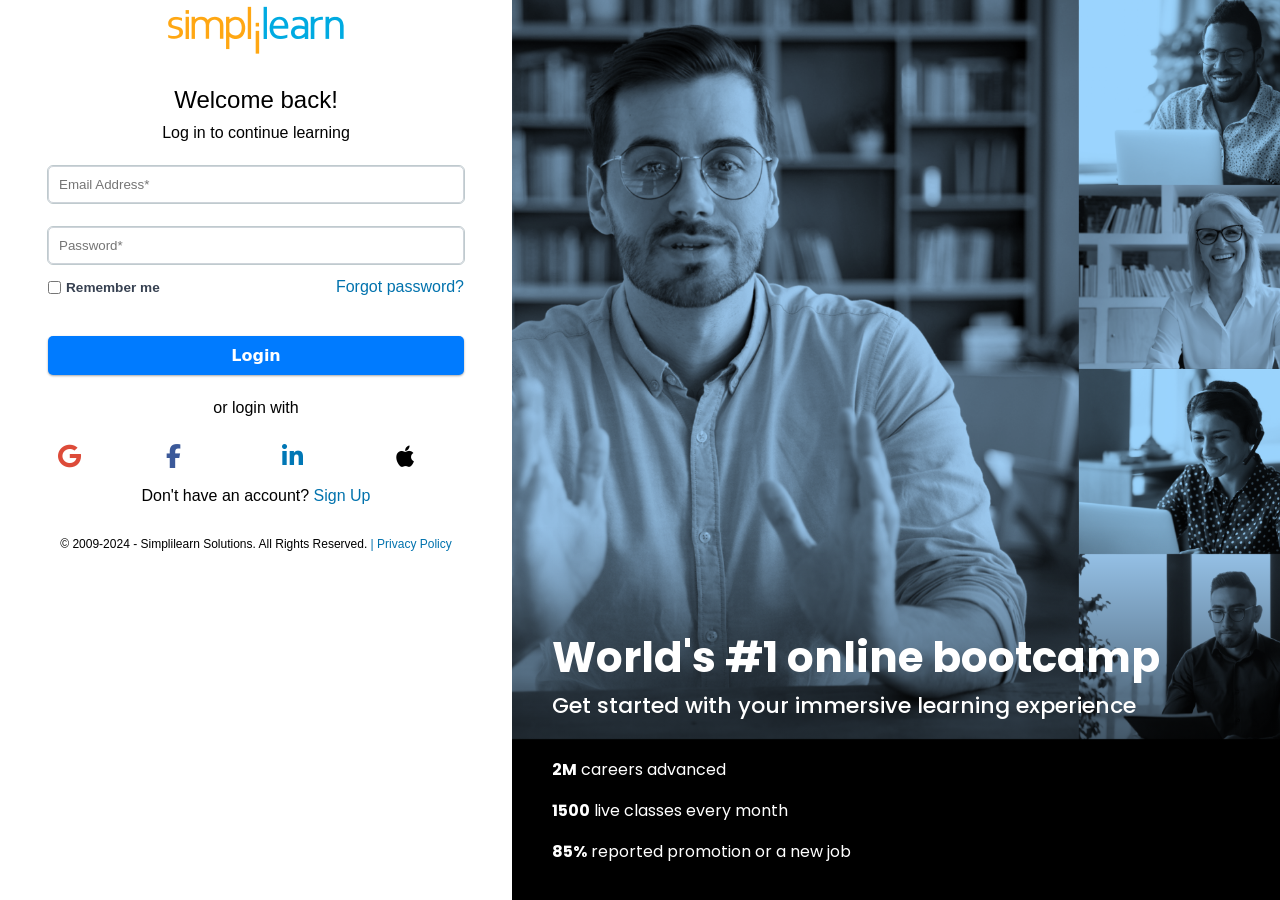
==== index.html @ 68e8ec9e "first commit" ====
<!DOCTYPE html>
<html lang="en">

<head>
  <meta charset="UTF-8">
  <meta name="viewport" content="width=device-width, initial-scale=1.0">
  <!-- Google Fonts -->
  <link rel="preconnect" href="https://fonts.googleapis.com" />
  <link rel="preconnect" href="https://fonts.gstatic.com" crossorigin />
  <link
    href="https://fonts.googleapis.com/css2?family=Poppins:ital,wght@0,100;0,200;0,300;0,400;0,500;0,600;0,700;0,800;0,900;1,100;1,200;1,300;1,400;1,500;1,600;1,700;1,800;1,900&display=swap"
    rel="stylesheet" />
  <!--  -->
  <!-- Font-Awesome CDN -->
  <link rel="stylesheet" href="https://cdnjs.cloudflare.com/ajax/libs/font-awesome/6.5.2/css/all.min.css"
    integrity="sha512-SnH5WK+bZxgPHs44uWIX+LLJAJ9/2PkPKZ5QiAj6Ta86w+fsb2TkcmfRyVX3pBnMFcV7oQPJkl9QevSCWr3W6A=="
    crossorigin="anonymous" referrerpolicy="no-referrer" />
  <!--  -->
  <!-- Pari CSS -->
  <link rel="stylesheet" href="./beauty/pari.css" />
  <link rel="stylesheet" href="./beauty/components/navbar-pari.css" />
  <link rel="stylesheet" href="./beauty/layout/container.css" />
  <link rel="stylesheet" href="./beauty/helpers/flexbox.css" />
  <link rel="stylesheet" href="./beauty/elements/button-pari.css" />
  <!--  -->
  <link rel="stylesheet" href="./style.css">
  <script src="./app.js" defer></script>
  <title>Login</title>
</head>

<body>

  <main id="main">
    <div class="main-container container is-fullhd">
      <div class="main-left">
        <div class="main-left-cont">
          <div class="title-left">
            <img src="./assets/simplilearn-logo.png" alt="">
          </div>
          <form>
            <h2>Welcome back!</h2>
            <p>Log in to continue learning</p>
            <div>
              <!-- <label for="username">Username:</label> -->
              <input type="text" id="username" name="username" placeholder="Email Address*" />
            </div>
            <div>
              <!-- <label for="password">Password:</label> -->
              <input type="password" id="password" name="password" placeholder="Password*" />
            </div>
            <div class="fg-container">
              <div class="input-cont">
                <input type="checkbox" id="remember-me">
                <label for="remember-me">Remember me</label>
              </div>
              <div class="">
                <a href="#">Forgot password?</a>
              </div>
            </div>
            <div class="login-cont">
              <button class="primary-btn">Login</button>
            </div>
            <div class="or-login-with">
              <p>or login with</p>
            </div>
            <div class="alternate-login-cont">
              <span class="parent-span"><i class="fa-brands fa-google"></i> <span class="hidden">Google</span></span>
              <span class="parent-span"><i class="fa-brands fa-facebook-f"></i> <span
                  class="hidden">Facebook</span></span>
              <span class="parent-span"><i class="fa-brands fa-linkedin-in"></i> <span
                  class="hidden">LinkedIn</span></span>
              <span class="parent-span"><i class="fa-brands fa-apple"></i> <span class="hidden">Apple</span></span>
            </div>
            <div class="dont-have-acc-cont">
              <p>Don't have an account? <a href="/signup.html">Sign Up</a></p>
            </div>
            <div class="privacy-policy">
              <p>© 2009-2024 - Simplilearn Solutions. <span>All Rights Reserved.</span> <a href="#">| Privacy Policy</a>
              </p>
            </div>
          </form>
        </div>
      </div>
      <div class="main-right">
        <div class="main-right-cont">
          <!-- <img src="./assets/right-panel-image-cropped.png" alt=""> -->
          <div class="text-container">
            <div class="text-title">
              <h2>World's #1 online bootcamp</h2>
              <h5>Get started with your immersive learning experience</h5>
            </div>
            <div class="text-desc">
              <p><strong>2M</strong> careers advanced</p>
              <p><strong>1500</strong> live classes every month</p>
              <p><strong>85%</strong> reported promotion or a new job</p>
            </div>
          </div>
        </div>
      </div>
    </div>
  </main>

</body>

</html>
---- beauty/pari.css ----
@import url(./themes/light/light-theme-pari.css);
@import url(./elements/semantics-pari.css);
@import url(./elements/typography-pari.css);
@import url(./elements/button-pari.css);
@import url(./elements/table-pari.css);
@import url(./elements/form-pari.css);
@import url(./elements/embedded-elemnets-pari.css);
@import url(./components/navbar-pari.css);
@import url(./components/sidebar-pari.css);
@import url(./components/accordion-pari.css);
@import url(./components/dropdown-pari.css);
@import url(./components/tabs-pari.css);
@import url(./layout/container.css);
@import url(./helpers/flexbox.css);
@import url(./components/hero-section.css);
@import url(./components/light-card.css);
@import url(./components/dark-card.css);
@import url(./components/carousel-pari.css);
@import url(./components/loader-pari.css);
@import url(./components/alert-pari.css);
@import url(./components/tooltip-pari.css);
@import url(./components/progressBar-pari.css);
@import url(./components/toast-pari.css);
@import url(./components/modal-pari.css);
@import url(./components/popover-pari.css);
@import url('https://fonts.googleapis.com/css2?family=Flow+Circular&family=Roboto:ital,wght@0,100;0,300;0,400;0,500;0,700;0,900;1,100;1,300;1,400;1,500;1,700;1,900&display=swap');


* {
  margin: 0;
  padding: 0;
  box-sizing: border-box;
}


body {
  font-family: "Tilt Neon", sans-serif;
  font-optical-sizing: auto;
  font-weight: 400;
  font-style: normal;
  background-color: aliceblue;
  font-variation-settings:
    "XROT" 0,
    "YROT" 0;
}

html {
  font-size: 16px;
}

@media screen and (max-width:500px) {
  html {
    font-size: 12px;
  }
}
---- beauty/components/navbar-pari.css ----
nav {
	display: flex;
	justify-content: var(--navbar-horizontal-alignment);
	align-items: center;
	padding: var(--navbar-padding-vertical) var(--navbar-padding-horizontal);
	box-shadow: rgba(0, 0, 0, 0.16) 0px 1px 4px;
	height: var(--navbar-height);
	background-color: var(--navbar-background-color);
	gap: var(--navbar-flex-gap);
}

nav > header {
	display: flex;
	align-items: center;
}

nav > header > img {
	width: 8rem;
	object-fit: contain;
}

nav h2 {
	margin: 0;
	color: var(--navbar-text-color);
}

nav > ul {
	display: flex;
	gap: var(--navbar-item-gap);
	list-style: none;
	align-items: center;
	justify-content: space-between;
	padding-left: 0;
}

nav > ul li a {
	padding: var(--navbar-item-padding);
	border-radius: var(--navbar-item-border-radius);
	font-size: var(--navbar-item-font-size);
	color: var(--navbar-text-color);
	transition: background-color var(--navbar-menu-transition-speed) ease;
	font-weight: 500;
}

nav > ul li a:hover {
	background-color: var(--navbar-hover-background-color);
}

/* Hamburger menu */
nav > .nav-btn {
	display: none;
	cursor: pointer;
}

nav > #nav-check {
	display: none;
}

@media screen and (max-width: 1000px) {
	nav:not([role="tabs"]):not([role="sidebar"]) > ul {
		box-shadow: rgba(0, 0, 0, 0.02) 0px 1px 3px 0px,
			rgba(27, 31, 35, 0.15) 0px 0px 0px 1px;
		position: absolute;
		flex-direction: column;
		align-items: flex-start;
		justify-content: flex-start;
		height: calc(100vh - var(--navbar-height) - 3px);
		transition: all var(--navbar-menu-transition-speed) ease;
		overflow-y: hidden;
		top: var(--navbar-height);
		right: 0;
		text-align: left;
		/* width: 0; */
		z-index: 999;
		background-color: #fff;
	}

	nav > .nav-btn {
		display: inline-block;
		position: absolute;
		right: 0px;
		top: 0px;
		height: var(--navbar-height);
		display: flex;
		justify-content: center;
		align-items: center;
	}

	nav > .nav-btn > label {
		display: inline-block;
		width: 50px;
		padding: var(--navbar-button-padding);
	}

	nav > .nav-btn > label > span {
		display: block;
		width: 25px;
		height: 10px;
		border-top: 2px solid var(--navbar-text-color);
		cursor: pointer;
		transition: transform var(--navbar-menu-transition-speed) ease;
	}

	nav > #nav-check:not(:checked) ~ ul {
		width: 0px;
	}

	nav > #nav-check:checked ~ ul {
		width: var(--navbar-menu-width);
		overflow-y: auto;
	}
}
---- beauty/layout/container.css ----
/* Default container */
.container {
  width: 100%;
  max-width: 960px; /* Default max width */
  margin-left: auto;
  margin-right: auto;
  padding-left: 15px;
  padding-right: 15px;
}

/* Widescreen container */
.container.is-widescreen {
  max-width: 1152px; /* Max width for widescreen */
}

/* FullHD container */
.container.is-fullhd {
  max-width: 1344px; /* Max width for FullHD */
}

/* Max Desktop container */
.container.is-max-desktop {
  max-width: 960px; /* Max width for desktop */
}

/* Max Widescreen container */
.container.is-max-widescreen {
  max-width: 1152px; /* Max width for widescreen */
}

/* Media queries */
@media screen and (min-width: 1024px) and (max-width: 1215px) {
  .container {
    max-width: 960px; /* Widescreen width */
  }
}

@media screen and (min-width: 1216px) and (max-width: 1407px) {
  .container {
    max-width: 1152px; /* FullHD width */
  }
}

@media screen and (min-width: 1408px) {
  .container {
    max-width: 1344px; /* FullHD width */
  }
}
---- beauty/helpers/flexbox.css ----
/* Flex Direction */
.is-flex-direction-row {
  flex-direction: row;
}

.is-flex-direction-row-reverse {
  flex-direction: row-reverse;
}

.is-flex-direction-column {
  flex-direction: column;
}

.is-flex-direction-column-reverse {
  flex-direction: column-reverse;
}

/* Flex Wrap */
.is-flex-wrap-nowrap {
  flex-wrap: nowrap;
}

.is-flex-wrap-wrap {
  flex-wrap: wrap;
}

.is-flex-wrap-wrap-reverse {
  flex-wrap: wrap-reverse;
}

/* Justify Content */
.is-justify-content-flex-start {
  justify-content: flex-start;
}

.is-justify-content-flex-end {
  justify-content: flex-end;
}

.is-justify-content-center {
  justify-content: center;
}

.is-justify-content-space-between {
  justify-content: space-between;
}

.is-justify-content-space-around {
  justify-content: space-around;
}

.is-justify-content-space-evenly {
  justify-content: space-evenly;
}

.is-justify-content-start {
  justify-content: start;
}

.is-justify-content-end {
  justify-content: end;
}

.is-justify-content-left {
  justify-content: left;
}

.is-justify-content-right {
  justify-content: right;
}

/* Align Content */
.is-align-content-flex-start {
  align-content: flex-start;
}

.is-align-content-flex-end {
  align-content: flex-end;
}

.is-align-content-center {
  align-content: center;
}

.is-align-content-space-between {
  align-content: space-between;
}

.is-align-content-space-around {
  align-content: space-around;
}

.is-align-content-space-evenly {
  align-content: space-evenly;
}

.is-align-content-stretch {
  align-content: stretch;
}

.is-align-content-start {
  align-content: start;
}

.is-align-content-end {
  align-content: end;
}

.is-align-content-baseline {
  align-content: baseline;
}

/* Align Items */
.is-align-items-stretch {
  align-items: stretch;
}

.is-align-items-flex-start {
  align-items: flex-start;
}

.is-align-items-flex-end {
  align-items: flex-end;
}

.is-align-items-center {
  align-items: center;
}

.is-align-items-baseline {
  align-items: baseline;
}

.is-align-items-start {
  align-items: start;
}

.is-align-items-end {
  align-items: end;
}

.is-align-items-self-start {
  align-items: self-start;
}

.is-align-items-self-end {
  align-items: self-end;
}

/* Align Self */
.is-align-self-auto {
  align-self: auto;
}

.is-align-self-flex-start {
  align-self: flex-start;
}

.is-align-self-flex-end {
  align-self: flex-end;
}

.is-align-self-center {
  align-self: center;
}

.is-align-self-baseline {
  align-self: baseline;
}

.is-align-self-stretch {
  align-self: stretch;
}

/* Flex Grow */
.is-flex-grow-0 {
  flex-grow: 0;
}

.is-flex-grow-1 {
  flex-grow: 1;
}

.is-flex-grow-2 {
  flex-grow: 2;
}

.is-flex-grow-3 {
  flex-grow: 3;
}

.is-flex-grow-4 {
  flex-grow: 4;
}

.is-flex-grow-5 {
  flex-grow: 5;
}

/* Flex Shrink */
.is-flex-shrink-0 {
  flex-shrink: 0;
}

.is-flex-shrink-1 {
  flex-shrink: 1;
}

.is-flex-shrink-2 {
  flex-shrink: 2;
}

.is-flex-shrink-3 {
  flex-shrink: 3;
}

.is-flex-shrink-4 {
  flex-shrink: 4;
}

.is-flex-shrink-5 {
  flex-shrink: 5;
}

.flex-center {
  display: flex;
  justify-content: center;
  align-items: center;
  gap: 1rem;
}


.display-flex-2x2-wrap {
  display: flex;
  align-items: center;
  gap: 1rem;
}

.display-flex-2x2-wrap img {
  max-width: 450px;
  flex: 1;
  border-radius: 5px;
}

@media screen and (max-width:1000px) {
  .display-flex-2x2-wrap {
    display: flex;
    align-items: center;
    flex-direction: column;
    justify-content: center;
    gap: 1rem;
  }

  .display-flex-2x2-wrap article {
    text-align: center;
  }

  .display-flex-2x2-wrap img {
    max-width: 100%;
  }
}
---- beauty/elements/button-pari.css ----
button,
.button {
  font-family: system-ui, -apple-system, BlinkMacSystemFont, "Segoe UI", Roboto,
    Oxygen, Ubuntu, Cantarell, "Open Sans", "Helvetica Neue", sans-serif;
  box-sizing: border-box;
  appearance: none;
  background: none;
  border: 1px solid #ccc;
  border-radius: 5px;
  color: #676e78;
  cursor: pointer;
  box-shadow: rgba(0, 0, 0, 0.12) 0px 1px 3px, rgba(0, 0, 0, 0.24) 0px 1px 2px;
  font-size: 1rem;
  font-weight: 600;
  margin: 1rem;
  padding: 10px 15px;
  text-decoration: none;
  text-align: center;
  width: fit-content;
}

button:hover {
  filter: brightness(90%);
}

/* Basic Button */
.basic-btn {
  background-color: #4caf50;
  color: white;
  border: none;
}

/* Outlined Button */
.outlined-btn {
  padding: 10px 20px;
  border: 2px solid #4caf50;
  color: #4caf50;
}

/* Rounded Button */
.rounded-btn {
  padding: 10px 20px;
  background-color: #4caf50;
  color: white;
  border: none;
  border-radius: 20px;
  box-shadow: none;
}

/* Square Button */
.square-btn {
  padding: 10px 20px;
  background-color: #4caf50;
  color: white;
  border: none;
  border-radius: 0;
  cursor: pointer;
}

/* Gradient Button */
.gradient-btn {
  padding: 10px 20px;
  background: linear-gradient(to right, #4caf50, #2e8b57);
  color: white;
  border: none;
  border-radius: 5px;
  cursor: pointer;
}

/* Text Button */
.text-btn {
  background: none;
  border: none;
  color: #4caf50;
  text-decoration: underline;
  cursor: pointer;
}

/* Icon Button */
.icon-btn {
  background: none;
  border: none;
  color: #4caf50;
  cursor: pointer;
  box-shadow: none;
}

/* Primary Button */
/* Primary Button */
.primary-btn {
  background-color: #007bff;
  color: white;
  border: none;
  border-radius: 5px;
  padding: 10px 20px;
  cursor: pointer;
}

/* Secondary Button */
.secondary-btn {
  background-color: #6c757d;
  color: white;
  border: none;
  border-radius: 5px;
  padding: 10px 20px;
  cursor: pointer;
}

/* Success Button */
.success-btn {
  background-color: #28a745;
  color: white;
  border: none;
  border-radius: 5px;
  padding: 10px 20px;
  cursor: pointer;
}

/* Danger Button */
.danger-btn {
  background-color: #dc3545;
  color: white;
  border: none;
  border-radius: 5px;
  padding: 10px 20px;
  cursor: pointer;
}

/* Warning Button */
.warning-btn {
  background-color: #ffc107;
  color: black;
  border: none;
  cursor: pointer;
}

/* Info Button */
.info-btn {
  background-color: #17a2b8;
  color: white;
  border: none;
  border-radius: 5px;
  padding: 10px 20px;
  cursor: pointer;
}

/* Light Button */
.light-btn {
  background-color: #f8f9fa;
  color: black;
  border: none;
  border-radius: 5px;
  padding: 10px 20px;
  cursor: pointer;
}

/* Dark Button */
.dark-btn {
  background-color: #343a40;
  color: white;
  border: none;
  border-radius: 5px;
  padding: 10px 20px;
  cursor: pointer;
}

/* Large Button */
.large-btn {
  font-size: 20px;
  padding: 15px 30px;
}

/* Small Button */
.small-btn {
  font-size: 12px;
  padding: 5px 10px;
}

/* Dropdown Button */

.dropdown-btn {
  display: inline-block;
  position: relative;
  font-family: system-ui, -apple-system, BlinkMacSystemFont, "Segoe UI", Roboto,
    Oxygen, Ubuntu, Cantarell, "Open Sans", "Helvetica Neue", sans-serif;
}

.dropdown-btn .dd-button {
  display: inline-block;
  border: 1px solid gray;
  border-radius: 4px;
  padding: 10px 30px 10px 20px;
  background-color: #ffffff;
  cursor: pointer;
  white-space: nowrap;
}

.dropdown-btn .dd-button:after {
  content: "";
  position: absolute;
  top: 50%;
  right: 15px;
  transform: translateY(-50%);
  width: 0;
  height: 0;
  border-left: 5px solid transparent;
  border-right: 5px solid transparent;
  border-top: 5px solid black;
}

.dropdown-btn .dd-button:hover {
  background-color: #eeeeee;
}

.dropdown-btn .dd-input {
  display: none;
}

.dropdown-btn .dd-menu {
  position: absolute;
  top: 100%;
  border: 1px solid #ccc;
  border-radius: 4px;
  padding: 0;
  margin: 2px 0 0 0;
  box-shadow: 0 0 6px 0 rgba(0, 0, 0, 0.1);
  background-color: #ffffff;
  list-style-type: none;
}

.dd-input+.dd-menu {
  display: none;
}

.dd-input:checked+.dd-menu {
  display: block;
}

.dropdown-btn .dd-menu li {
  padding: 10px 20px;
  cursor: pointer;
  white-space: nowrap;
}

.dd-menu li:hover {
  background-color: #f6f6f6;
}

.dd-menu li a {
  display: block;
  margin: -10px -20px;
  padding: 10px 20px;
}

.dd-menu li.divider {
  padding: 0;
  border-bottom: 1px solid #cccccc;
}

/* Block Button */
.block-btn {
  display: block;
  width: 95%;
  margin: auto;
}

/* Link Button */
.link-btn {
  background: none;
  border: none;
  color: #007bff;
  text-decoration: underline;
  cursor: pointer;
}

/* Disabled Button */
.disabled-btn {
  opacity: 0.6;
  cursor: not-allowed;
}

/* Loading Button */
/* .loading-btn::after {
  content: '<i class="ri-loader-2-line"></i>';
  width: 15px;
  height: 15px;
  border: 2px solid #fff;
  border-radius: 50%;
  border-top-color: transparent;
  animation: spin 0.8s linear infinite;
  display: inline-block;
  vertical-align: middle;
  margin-left: 5px;
} */

.loading-btn i {
  animation: spin 0.8s linear infinite;
  display: inline-block;
  vertical-align: middle;
  margin-right: 10px;
  font-size: 1.5rem;
}

.loading-btn span {
  vertical-align: middle;
}

@keyframes spin {
  to {
    transform: rotate(360deg);
  }
}

.icon-with-btn i {
  display: inline-block;
  vertical-align: middle;
  margin-right: 10px;
  font-size: 1.5rem;
}

.icon--with-btn span {
  vertical-align: middle;
}

/* Social Media Button */
.social-btn {
  background: none;
  border: none;
  font-size: 20px;
  margin: 5px;
  cursor: pointer;
  width: 40px;
  height: 40px;
  padding: 5px;
}

/* Transparent Button */
.transparent-btn {
  background: none;
  border: none;
  color: inherit;
  cursor: pointer;
}

/* Floating Action Button (FAB) */
.fab-btn {
  background-color: #007bff;
  color: white;
  border: none;
  border-radius: 50%;
  width: 60px;
  height: 60px;
  font-size: 25px;
  position: fixed;
  bottom: 20px;
  right: 20px;
  cursor: pointer;
  display: flex;
  align-items: center;
  justify-content: center;
}

/* Tabs Button */
.tabs-btn {
  background-color: #007bff;
  color: white;
  border: none;
  border-radius: 5px;
  padding: 10px 20px;
  cursor: pointer;
}

/* Slider Button */
.slider-btn {
  background-color: #007bff;
  color: white;
  border: none;
  border-radius: 5px;
  padding: 10px 20px;
  cursor: pointer;
}

/* Badge Button */
.badge-btn {
  position: relative;
}

.badge {
  position: absolute;
  top: -5px;
  right: -5px;
  background-color: red;
  color: white;
  border-radius: 50%;
  padding: 3px 8px;
  font-size: 12px;
}
---- style.css ----
*,
*::before,
*::after {
	margin: 0;
	padding: 0;
	box-sizing: border-box;
}

body {
	font-family: "Poppins", sans-serif;
}

.main-container {
	display: grid;
	grid-template-columns: repeat(5, 1fr);
	/* display: flex; */
	padding-left: 0;
	padding-right: 0;
}
.main-left {
	grid-column: 1/3;
}
.main-right {
	grid-column: 3/-1;
}
.main-left-cont {
	min-height: 100vh;
	background-color: #fff;
}
.main-left .main-left-cont .title-left {
	/* display: inline-block; */
	background-color: #fff;
	text-align: center;
	padding-top: 0.4rem;
}
.main-right .main-right-cont {
	/*  */
	height: 100%;
	max-height: 100%;
	min-height: 100vh;
	background-image: url("./assets/right-panel-image.png");
	background-size: cover;
}

.main-left form {
	box-shadow: none;
	width: 100%;
	max-width: 100%;
	height: 100%;
	max-height: 100%;
	margin: 0;
	padding-bottom: 1.7rem;
	padding-left: 3rem;
	padding-right: 3rem;
	/* padding-bottom: 1rem; */
}
.main-left form h2,
.main-left form p {
	color: #000;
	text-align: center;
}
.main-left form h2 {
	margin-top: 0;
}
.main-left form .fg-container {
	display: flex;
	align-items: center;
	justify-content: space-between;
	margin-top: 14px;
}
.main-left form .fg-container div {
	margin-top: 0;
}
.main-left form .fg-container div label {
	margin-bottom: 0;
}
.main-left form .fg-container div.input-cont {
	display: flex;
	align-items: center;
	gap: 5px;
}
.main-left form .fg-container div input {
	margin: 0;
	outline: none;
}
.main-left form h2 {
	font-weight: 500;
}
.main-left form input {
	padding: 10px;
	outline: 1px solid #bfcace;
	box-shadow: none;
}
.main-left form input:focus {
	outline: 3px solid #118aef;
	outline-offset: 3px;
}
.main-left form .login-cont button.primary-btn {
	margin: 0;
	width: 100%;
	margin-top: 1rem;
}
.main-left form .or-login-with p {
	margin-top: 0px;
}
.main-left form .alternate-login-cont {
	display: flex;
	justify-content: space-between;
	gap: 1rem;
	/*  */
	transition: all 0.4s ease-in;
}
.main-left form .alternate-login-cont span {
	background-color: #fff;
	cursor: pointer;
	width: 30px;
	height: 30px;
	padding: 10px;
	padding-top: 12px;
	padding-bottom: 12px;
	border-radius: 5px;
	/*  */
	/* display: grid;
	place-content: center; */
	display: flex;
	align-items: center;
	width: fit-content;
	overflow: hidden;
	/*  */
	transition: all 0.4s ease-in;
}
.main-left form .alternate-login-cont span span.hidden {
	font-size: 14px;
	padding: 0;
	margin-left: 4px;
	/* width: 0; */
	color: transparent;
	/* transition: all 0.4s ease-in; */
}
.main-left form .alternate-login-cont span:hover span.hidden {
	box-shadow: none;
	/* width: 100%; */
	color: #fff;
	font-weight: 500;
}
.main-left form .alternate-login-cont span:hover {
	box-shadow: 0px 1px 8px 0px rgba(0, 0, 0, 0.2);
}
.main-left form .alternate-login-cont span:hover i.fa-google,
.main-left form .alternate-login-cont span:hover i.fa-facebook-f,
.main-left form .alternate-login-cont span:hover i.fa-linkedin-in,
.main-left form .alternate-login-cont span:hover i.fa-apple {
	color: #fff;
}
.main-left form .alternate-login-cont span.parent-span:nth-of-type(1):hover {
	background-color: #dd4b39;
}
.main-left form .alternate-login-cont span:nth-of-type(1):hover,
.main-left form .alternate-login-cont span:nth-of-type(1):hover span {
	background-color: #dd4b39;
}
.main-left form .alternate-login-cont span:nth-of-type(2):hover,
.main-left form .alternate-login-cont span:nth-of-type(2):hover span {
	background-color: #3b5999;
}
.main-left form .alternate-login-cont span:nth-of-type(3):hover,
.main-left form .alternate-login-cont span:nth-of-type(3):hover span {
	background-color: #0077b5;
}
.main-left form .alternate-login-cont span:nth-of-type(4):hover,
.main-left form .alternate-login-cont span:nth-of-type(4):hover span {
	background-color: #000000;
}
.main-left form .alternate-login-cont span i {
	font-size: 24px;
}
.main-left form .alternate-login-cont span i.fa-google {
	color: #dd4b39;
}
.main-left form .alternate-login-cont span i.fa-facebook-f {
	color: #3b5999;
}
.main-left form .alternate-login-cont span i.fa-linkedin-in {
	color: #0077b5;
}
.main-left form .alternate-login-cont span i.fa-apple {
	color: #000000;
}
.main-left form .dont-have-acc-cont {
	margin-top: 1rem;
}
.main-left form .privacy-policy {
	margin-top: 2rem;
}
.main-left form .privacy-policy p {
	font-size: 12px;
	white-space: nowrap;
}

.main-right img {
	max-width: 100%;
	/* max-height: 100%; */
	height: 100%;
	min-height: 100vh;
}

.main-right .main-right-cont {
	position: relative;
}
.main-right .main-right-cont .text-container {
	position: absolute;
	bottom: 0px;
	position: absolute;
	padding: 70px 40px 20px;
	width: 100%;
	display: flex;
	flex-direction: column;
	gap: 2.2rem;
	background: linear-gradient(
		0deg,
		rgba(0, 0, 0, 1) 0%,
		rgba(0, 0, 0, 0) 100%
	) !important;
	padding-top: 100px;
}
.main-right .main-right-cont .text-container .text-title h2,
.main-right .main-right-cont .text-container .text-title h5 {
	color: #fff;
	margin: 0;
}
.main-right .main-right-cont .text-container .text-title h5 {
	font-weight: 500;
	font-size: 22px;
}
.main-right .main-right-cont .text-container .text-desc p,
.main-right .main-right-cont .text-container .text-desc p {
	margin: 0;
	color: #fff;
	margin-bottom: 1rem;
}

/* Media query */
@media only screen and (max-width: 1260px) {
	.main-left form .alternate-login-cont span:nth-of-type(1) {
		background-color: #dd4b39;
	}
	.main-left form .alternate-login-cont span:nth-of-type(2) {
		background-color: #0077b5;
	}
	.main-left form .alternate-login-cont span:nth-of-type(3) {
		background-color: #118aef;
	}
	.main-left form .alternate-login-cont span:nth-of-type(4) {
		background-color: #000000;
	}
	.main-left form .alternate-login-cont span i.fa-google {
		/* color: #dd4b39; */
	}
	.main-left form .alternate-login-cont span:nth-of-type(2) {
	}
	.main-left form .alternate-login-cont span:nth-of-type(3) {
	}
	.main-left form .alternate-login-cont span:nth-of-type(4) {
	}

	.main-left form .alternate-login-cont span i.fa-google,
	.main-left form .alternate-login-cont span i.fa-facebook-f,
	.main-left form .alternate-login-cont span i.fa-linkedin-in,
	.main-left form .alternate-login-cont span i.fa-apple {
		color: #fff;
	}
	.main-left form .alternate-login-cont span span.hidden {
		display: none;
	}
}
@media only screen and (max-width: 1000px) {
	main#main {
		background-color: #fff;
	}
	.main-container {
		grid-template-columns: 1fr;
		place-content: center;
		max-width: 500px !important;
		/* margin: 0 auto; */
	}

	.main-right {
		display: none;
	}
	.main-left form .alternate-login-cont span:hover {
		background-color: #fff;
	}
}
@media only screen and (max-width: 768px) {
	.main-left form .privacy-policy p {
		font-size: 12px;
		display: flex;
		flex-direction: column;
		align-items: flex-start;
		gap: 0.5rem;
	}
}
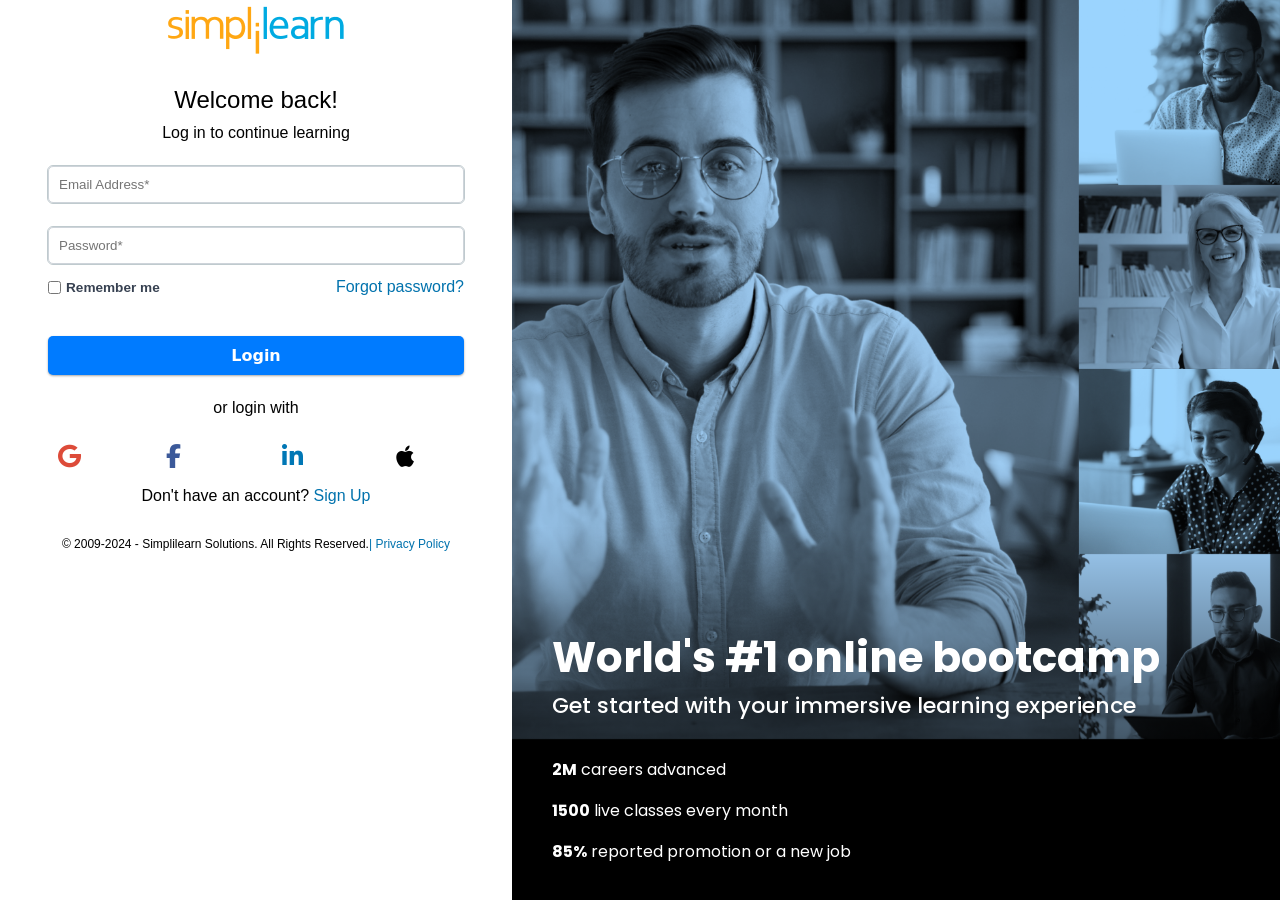
==== commit bcca962d: "third commit" ====
--- a/index.html
+++ b/index.html
@@ -2,8 +2,9 @@
 <html lang="en">
 
 <head>
-  <meta charset="UTF-8">
-  <meta name="viewport" content="width=device-width, initial-scale=1.0">
+  <meta charset="UTF-8" />
+  <meta name="viewport" content="width=device-width, initial-scale=1.0" />
+  <title>LMS Login page (Manifest)</title>
   <!-- Google Fonts -->
   <link rel="preconnect" href="https://fonts.googleapis.com" />
   <link rel="preconnect" href="https://fonts.gstatic.com" crossorigin />
@@ -11,11 +12,9 @@
     href="https://fonts.googleapis.com/css2?family=Poppins:ital,wght@0,100;0,200;0,300;0,400;0,500;0,600;0,700;0,800;0,900;1,100;1,200;1,300;1,400;1,500;1,600;1,700;1,800;1,900&display=swap"
     rel="stylesheet" />
   <!--  -->
-  <!-- Font-Awesome CDN -->
-  <link rel="stylesheet" href="https://cdnjs.cloudflare.com/ajax/libs/font-awesome/6.5.2/css/all.min.css"
-    integrity="sha512-SnH5WK+bZxgPHs44uWIX+LLJAJ9/2PkPKZ5QiAj6Ta86w+fsb2TkcmfRyVX3pBnMFcV7oQPJkl9QevSCWr3W6A=="
+  <link rel="stylesheet" href="https://cdnjs.cloudflare.com/ajax/libs/font-awesome/6.5.1/css/all.min.css"
+    integrity="sha512-DTOQO9RWCH3ppGqcWaEA1BIZOC6xxalwEsw9c2QQeAIftl+Vegovlnee1c9QX4TctnWMn13TZye+giMm8e2LwA=="
     crossorigin="anonymous" referrerpolicy="no-referrer" />
-  <!--  -->
   <!-- Pari CSS -->
   <link rel="stylesheet" href="./beauty/pari.css" />
   <link rel="stylesheet" href="./beauty/components/navbar-pari.css" />
@@ -23,83 +22,13 @@
   <link rel="stylesheet" href="./beauty/helpers/flexbox.css" />
   <link rel="stylesheet" href="./beauty/elements/button-pari.css" />
   <!--  -->
-  <link rel="stylesheet" href="./style.css">
+  <link rel="stylesheet" href="./style.css" />
+  <script type="module" src="./manifest/script.js" defer></script>
   <script src="./app.js" defer></script>
-  <title>Login</title>
 </head>
 
 <body>
-
-  <main id="main">
-    <div class="main-container container is-fullhd">
-      <div class="main-left">
-        <div class="main-left-cont">
-          <div class="title-left">
-            <img src="./assets/simplilearn-logo.png" alt="">
-          </div>
-          <form>
-            <h2>Welcome back!</h2>
-            <p>Log in to continue learning</p>
-            <div>
-              <!-- <label for="username">Username:</label> -->
-              <input type="text" id="username" name="username" placeholder="Email Address*" />
-            </div>
-            <div>
-              <!-- <label for="password">Password:</label> -->
-              <input type="password" id="password" name="password" placeholder="Password*" />
-            </div>
-            <div class="fg-container">
-              <div class="input-cont">
-                <input type="checkbox" id="remember-me">
-                <label for="remember-me">Remember me</label>
-              </div>
-              <div class="">
-                <a href="#">Forgot password?</a>
-              </div>
-            </div>
-            <div class="login-cont">
-              <button class="primary-btn">Login</button>
-            </div>
-            <div class="or-login-with">
-              <p>or login with</p>
-            </div>
-            <div class="alternate-login-cont">
-              <span class="parent-span"><i class="fa-brands fa-google"></i> <span class="hidden">Google</span></span>
-              <span class="parent-span"><i class="fa-brands fa-facebook-f"></i> <span
-                  class="hidden">Facebook</span></span>
-              <span class="parent-span"><i class="fa-brands fa-linkedin-in"></i> <span
-                  class="hidden">LinkedIn</span></span>
-              <span class="parent-span"><i class="fa-brands fa-apple"></i> <span class="hidden">Apple</span></span>
-            </div>
-            <div class="dont-have-acc-cont">
-              <p>Don't have an account? <a href="/signup.html">Sign Up</a></p>
-            </div>
-            <div class="privacy-policy">
-              <p>© 2009-2024 - Simplilearn Solutions. <span>All Rights Reserved.</span> <a href="#">| Privacy Policy</a>
-              </p>
-            </div>
-          </form>
-        </div>
-      </div>
-      <div class="main-right">
-        <div class="main-right-cont">
-          <!-- <img src="./assets/right-panel-image-cropped.png" alt=""> -->
-          <div class="text-container">
-            <div class="text-title">
-              <h2>World's #1 online bootcamp</h2>
-              <h5>Get started with your immersive learning experience</h5>
-            </div>
-            <div class="text-desc">
-              <p><strong>2M</strong> careers advanced</p>
-              <p><strong>1500</strong> live classes every month</p>
-              <p><strong>85%</strong> reported promotion or a new job</p>
-            </div>
-          </div>
-        </div>
-      </div>
-    </div>
-  </main>
-
+  <div id="app"></div>
 </body>
 
 </html>
